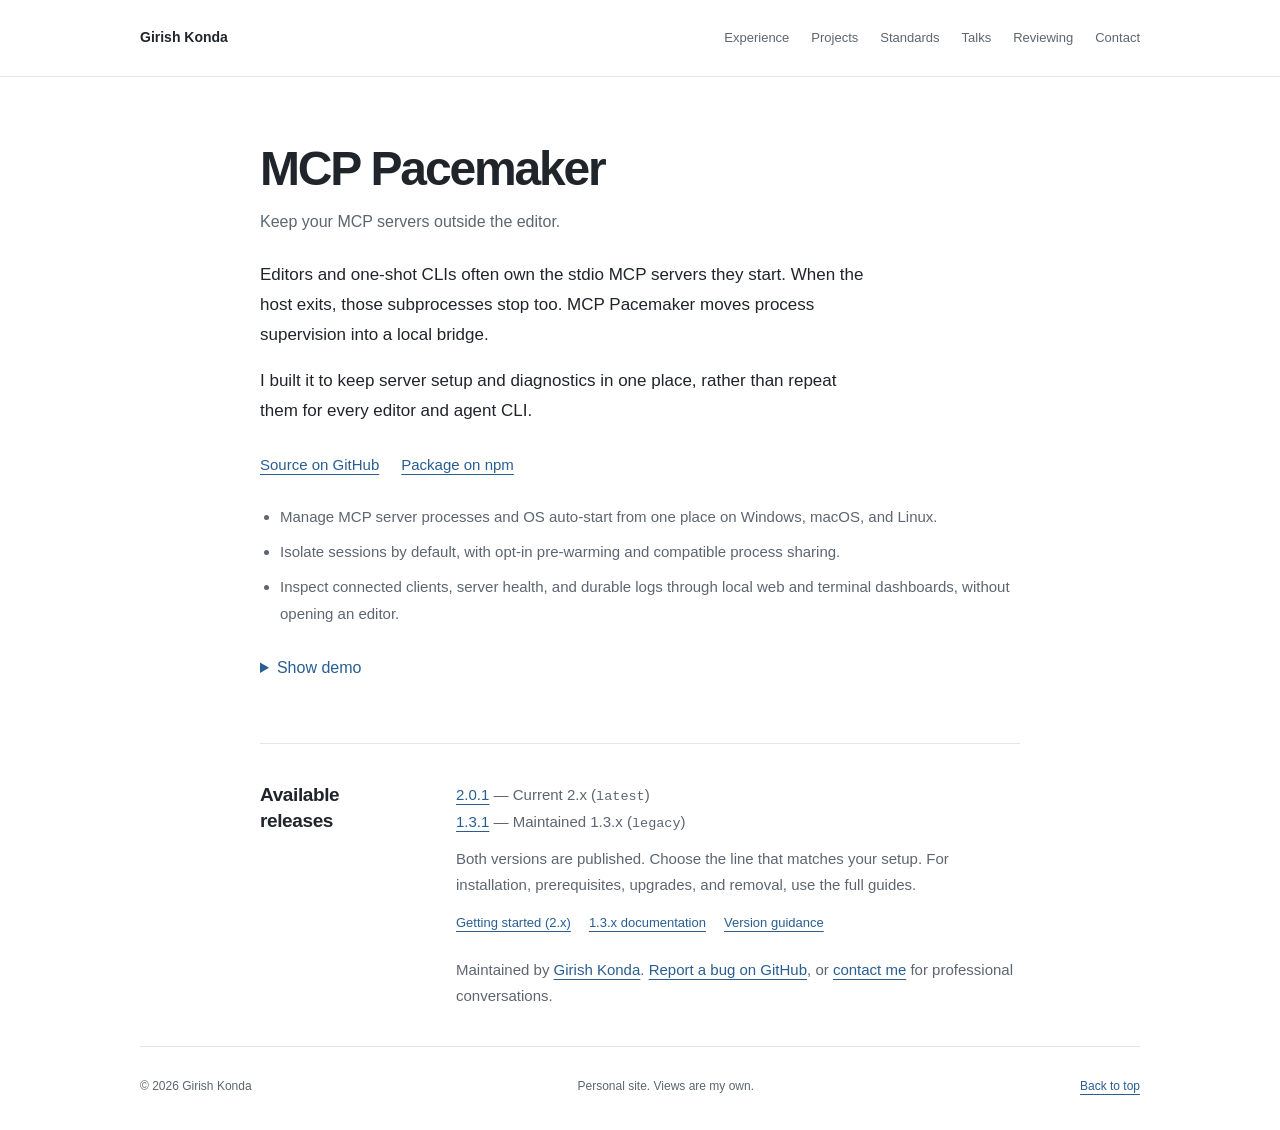
==== projects/mcp-pacemaker/index.html @ b74e6b8c "Add Pacemaker overview and SREday slides" ====
<!doctype html>
<html lang="en">
  <head>
    <meta charset="utf-8">
    <meta name="viewport" content="width=device-width, initial-scale=1">
    <meta name="color-scheme" content="light">
    <meta name="theme-color" content="#ffffff">
    <title>MCP Pacemaker | Girish Konda</title>
    <meta name="description" content="MCP Pacemaker manages local MCP server processes outside your editor or CLI. See the demo, current 2.0.1 and maintained 1.3.1 releases, and full documentation.">
    <meta name="author" content="Girish Konda">
    <link rel="canonical" href="https://girishkonda.com/projects/mcp-pacemaker/">
    <link rel="icon" href="/favicon.svg" type="image/svg+xml">
    <link rel="stylesheet" href="/styles.css">
    <meta property="og:type" content="website">
    <meta property="og:title" content="MCP Pacemaker | Girish Konda">
    <meta property="og:description" content="Local process supervision for MCP servers. A short overview, a 2.0.1 demo, and links to the current 2.x and maintained 1.3.x releases.">
    <meta property="og:url" content="https://girishkonda.com/projects/mcp-pacemaker/">
    <meta property="og:site_name" content="Girish Konda">
    <meta name="twitter:card" content="summary">
  </head>
  <body class="project-page" id="top">
    <a class="skip-link" href="#main">Skip to content</a>

    <header class="site-header">
      <div class="page-shell header-inner">
        <a class="brand" href="/#about">Girish Konda</a>
        <nav class="site-nav" aria-label="Main navigation">
          <a href="/#experience">Experience</a>
          <a href="/#work">Projects</a>
          <a href="/#standards">Standards</a>
          <a href="/#talks">Talks</a>
          <a href="/#service">Reviewing</a>
          <a href="/#contact">Contact</a>
        </nav>
      </div>
    </header>

    <main class="page-shell" id="main">
      <section class="intro" aria-labelledby="page-title">
        <div class="intro-copy">
          <h1 id="page-title">MCP Pacemaker</h1>
          <p class="intro-role">Keep your MCP servers outside the editor.</p>
          <p>
            Editors and one-shot CLIs often own the stdio MCP servers they
            start. When the host exits, those subprocesses stop too.
            MCP Pacemaker moves process supervision into a local bridge.
          </p>
          <p>
            I built it to keep server setup and diagnostics in one place,
            rather than repeat them for every editor and agent CLI.
          </p>
          <p class="intro-links">
            <a href="https://github.com/girishkvs/mcp-pacemaker">Source on GitHub</a>
            <a href="https://www.npmjs.com/package/mcp-pacemaker">Package on npm</a>
          </p>
          <ul class="detail-list" id="benefits">
            <li>Manage MCP server processes and OS auto-start from one place on Windows, macOS, and Linux.</li>
            <li>Isolate sessions by default, with opt-in pre-warming and compatible process sharing.</li>
            <li>Inspect connected clients, server health, and durable logs through local web and terminal dashboards, without opening an editor.</li>
          </ul>
          <details class="demo-recording">
            <summary>Show demo</summary>
            <figure>
              <img src="./demo.gif" width="1120" height="480" loading="lazy" alt="Clock-tool recording: two isolated launches, one shared launch, none added on reconnect.">
              <figcaption>
                Recorded with 2.0.1 on Windows: two isolated launches, one
                shared, none added on reconnect. The clock-tool clients use
                identical initialization and empty capabilities; this is not
                a speed or cross-editor compatibility test.
              </figcaption>
            </figure>
          </details>
        </div>
      </section>

      <section class="profile-section" id="releases" aria-labelledby="releases-title">
        <div class="section-label">
          <h2 id="releases-title">Available releases</h2>
        </div>
        <div class="section-content">
          <article class="record">
            <p>
              <a href="https://www.npmjs.com/package/mcp-pacemaker/v/2.0.1">2.0.1</a> &mdash; Current 2.x (<code>latest</code>)<br>
              <a href="https://www.npmjs.com/package/mcp-pacemaker/v/1.3.1">1.3.1</a> &mdash; Maintained 1.3.x (<code>legacy</code>)
            </p>
            <p>
              Both versions are published. Choose the line that matches your
              setup. For installation, prerequisites, upgrades, and removal,
              use the full guides.
            </p>
            <p class="record-links">
              <a href="https://github.com/girishkvs/mcp-pacemaker#quick-start">Getting started (2.x)</a>
              <a href="https://github.com/girishkvs/mcp-pacemaker/blob/v1.3.1/README.md">1.3.x documentation</a>
              <a href="https://github.com/girishkvs/mcp-pacemaker#version-compatibility">Version guidance</a>
            </p>
            <p>
              Maintained by <a href="/#about">Girish Konda</a>.
              <a href="https://github.com/girishkvs/mcp-pacemaker/issues">Report a bug on GitHub</a>,
              or <a href="/#contact">contact me</a> for professional conversations.
            </p>
          </article>
        </div>
      </section>
    </main>

    <footer class="site-footer page-shell">
      <span>&copy; 2026 Girish Konda</span>
      <p>Personal site. Views are my own.</p>
      <a href="#top">Back to top</a>
    </footer>
    <script
      type="module"
      src="https://static.cloudflareinsights.com/beacon.min.js"
      data-cf-beacon='{"token": "c5b5879d4c044da8b5dd882e88ac175a"}'
    ></script>
  </body>
</html>
---- styles.css ----
:root {
  --paper: #ffffff;
  --ink: #20252b;
  --muted: #5d6670;
  --line: #e2e6e9;
  --accent: #285e91;
  --mono: "Cascadia Code", "SFMono-Regular", Consolas, monospace;
}

* { box-sizing: border-box; }

html {
  scroll-behavior: smooth;
  scroll-padding-top: 24px;
}

body {
  margin: 0;
  background: var(--paper);
  color: var(--ink);
  font-family: "Segoe UI", -apple-system, BlinkMacSystemFont, Arial, sans-serif;
  font-size: 16px;
  line-height: 1.65;
  -webkit-font-smoothing: antialiased;
}

::selection { background: #dcecf8; color: #20252b; }

a {
  color: var(--accent);
  text-decoration-thickness: 1px;
  text-underline-offset: 4px;
}

a:hover { color: #173e63; }

a:focus-visible {
  outline: 3px solid #285e91;
  outline-offset: 5px;
  border-radius: 3px;
}

h1, h2, h3, h4, p { margin-top: 0; }

h1, h2, h3 {
  line-height: 1.35;
  letter-spacing: -0.025em;
  font-weight: 650;
}

.page-shell {
  width: min(1000px, calc(100% - 80px));
  margin-inline: auto;
}

.skip-link {
  position: fixed;
  top: 12px;
  left: 12px;
  z-index: 10;
  padding: 12px 20px;
  transform: translateY(-160%);
  background: var(--ink);
  color: white;
}

.skip-link:focus { transform: translateY(0); }

.site-header {
  border-bottom: 1px solid var(--line);
}

.header-inner {
  display: flex;
  align-items: center;
  justify-content: space-between;
  min-height: 76px;
  gap: 24px;
}

.brand {
  display: inline-flex;
  align-items: center;
  min-height: 44px;
  color: var(--ink);
  font-size: 14px;
  font-weight: 650;
  text-decoration: none;
  white-space: nowrap;
}

.site-nav {
  display: flex;
  align-items: center;
  flex-wrap: wrap;
  gap: 4px 22px;
  font-size: 13px;
}

.site-nav a {
  display: inline-flex;
  align-items: center;
  min-height: 44px;
  color: var(--muted);
  text-decoration: none;
}

.site-nav a:hover { color: var(--accent); }

.intro {
  display: grid;
  grid-template-columns: minmax(0, 1fr) 190px;
  align-items: start;
  gap: 64px;
  padding-block: 64px 52px;
}

h1 {
  margin-bottom: 12px;
  font-size: clamp(36px, 4.2vw, 48px);
  letter-spacing: -0.045em;
  line-height: 1.15;
}

.intro-copy > p {
  max-width: 64ch;
  margin-bottom: 17px;
  font-size: 17px;
  line-height: 1.75;
}

.intro-copy .intro-role {
  margin-bottom: 24px;
  color: var(--muted);
  font-size: 16px;
}

.intro-copy > p:last-child { margin-bottom: 0; }

.profile-details {
  padding-top: 13px;
  font-size: 14px;
}

.profile-details dl { margin: 0; }
.profile-details dl > div + div { margin-top: 20px; }
.profile-details dt { margin-bottom: 4px; color: var(--muted); font-size: 12px; }
.profile-details dd { margin: 0; }
.profile-links { display: flex; flex-direction: column; align-items: flex-start; gap: 2px; }
.profile-links a { display: inline-flex; align-items: center; min-height: 32px; }

.profile-section {
  display: grid;
  grid-template-columns: 150px minmax(0, 1fr);
  gap: 46px;
  padding-block: 38px;
  border-top: 1px solid var(--line);
}

.section-label h2 {
  margin-bottom: 10px;
  font-size: 19px;
  font-weight: 600;
  letter-spacing: -0.02em;
}

.section-label > p {
  max-width: 20ch;
  margin-bottom: 0;
  color: var(--muted);
  font-size: 13px;
  line-height: 1.65;
}

.section-content { min-width: 0; }
.section-content > p { margin-bottom: 12px; font-size: 15px; }

.record + .record {
  margin-top: 26px;
  padding-top: 26px;
  border-top: 1px solid var(--line);
}

.record h3 {
  margin-bottom: 7px;
  font-size: 17px;
  font-weight: 600;
  line-height: 1.5;
  letter-spacing: -0.01em;
}

.record > p {
  margin-bottom: 10px;
  color: var(--muted);
  font-size: 15px;
  line-height: 1.7;
}

.record > :last-child { margin-bottom: 0; }

.record-heading {
  display: flex;
  align-items: baseline;
  justify-content: space-between;
  flex-wrap: wrap;
  gap: 4px 20px;
  margin-bottom: 4px;
}

.record-heading h3 { margin-bottom: 0; }

.record-period,
.record-meta {
  margin-bottom: 0;
  color: var(--muted);
  font-size: 12px;
  line-height: 1.65;
}

.record-period { white-space: nowrap; }
.project-record h3 a { text-decoration: none; }
.project-record h3 a:hover { text-decoration: underline; }

.position-heading {
  display: flex;
  align-items: baseline;
  justify-content: space-between;
  flex-wrap: wrap;
  gap: 4px 20px;
  margin: 10px 0 12px;
}

.position-heading h4 {
  margin: 0;
  font-size: 15px;
  font-weight: 600;
  line-height: 1.5;
  letter-spacing: 0;
}

.employment-position + .employment-position {
  margin-top: 24px;
  padding-top: 18px;
  border-top: 1px solid var(--line);
}

.position-summary {
  margin-bottom: 14px;
  color: var(--ink);
  font-size: 15px;
  line-height: 1.7;
}

code { font-family: var(--mono); font-size: 0.9em; }

.detail-list {
  display: grid;
  gap: 9px;
  margin: 14px 0 0;
  padding-left: 20px;
  color: var(--muted);
  font-size: 14px;
  line-height: 1.75;
}

.detail-list strong { color: var(--ink); font-weight: 500; }
.record > .detail-list + p { margin-top: 16px; }

.project-featured {
  padding-left: 22px;
  border-left: 3px solid var(--accent);
}

.project-featured .project-kicker {
  margin-bottom: 9px;
  color: var(--accent);
  font-size: 11px;
  font-weight: 600;
  letter-spacing: 0.06em;
  text-transform: uppercase;
}

.project-featured h3 { font-size: 26px; }
.project-featured .project-lead { color: var(--ink); font-size: 17px; line-height: 1.65; }
.project-featured .project-featured-links a { font-size: 14px; font-weight: 600; }

.record .record-links {
  display: flex;
  flex-wrap: wrap;
  align-items: center;
  gap: 3px 18px;
  margin-top: 10px;
  margin-bottom: 0;
}

.record-links a {
  display: inline-flex;
  align-items: center;
  min-height: 32px;
  max-width: 100%;
  font-size: 13px;
}

.link-label { color: var(--muted); font-size: 12px; }

.event-list {
  display: grid;
  gap: 3px;
  margin: 14px 0 0;
  padding: 0;
  list-style: none;
}

.event-list li {
  display: grid;
  grid-template-columns: 105px minmax(0, 1fr);
  align-items: baseline;
  gap: 8px 16px;
}

.event-list time { color: var(--muted); font-size: 12px; }
.event-list a { display: inline-flex; align-items: center; min-height: 32px; font-size: 14px; }
.event-links { display: flex; flex-wrap: wrap; align-items: baseline; gap: 0 16px; }

.contact-section { padding-bottom: 30px; }
.contact-links { display: grid; gap: 16px; margin: 0; }
.contact-group { display: grid; gap: 4px; }
.contact-links dt { color: var(--muted); font-size: 12px; }
.contact-links dd { display: flex; flex-direction: column; align-items: flex-start; margin: 0; }
.contact-links a { display: inline-flex; align-items: center; min-height: 44px; font-size: 14px; }

.site-footer {
  display: flex;
  align-items: center;
  justify-content: space-between;
  flex-wrap: wrap;
  gap: 8px 24px;
  padding-block: 24px 30px;
  border-top: 1px solid var(--line);
  color: var(--muted);
  font-size: 12px;
}

.site-footer p { margin: 0; }
.site-footer a { display: inline-flex; align-items: center; min-height: 32px; }

.project-page main { max-width: 760px; }
.project-page .intro { display: block; }

.project-page .intro-links {
  display: flex;
  flex-wrap: wrap;
  gap: 4px 22px;
}

.project-page .intro-links a {
  display: inline-flex;
  align-items: center;
  min-height: 44px;
  font-size: 15px;
}

.project-page .detail-list { font-size: 15px; }
.project-page .record-links + p { margin-top: 18px; }

.project-page summary:focus-visible {
  outline: 3px solid var(--accent);
  outline-offset: 4px;
}

.project-page .demo-recording { margin-top: 18px; }
.project-page .demo-recording summary { padding-block: 10px; color: var(--accent); cursor: pointer; }
.project-page .demo-recording figure { margin: 12px 0 0; }
.project-page .demo-recording img { display: block; width: 100%; height: auto; border: 1px solid var(--line); }
.project-page .demo-recording figcaption { margin-top: 10px; color: var(--muted); font-size: 13px; }

@media (max-width: 900px) {
  .page-shell { width: calc(100% - 64px); }
  .intro { grid-template-columns: minmax(0, 1fr) 160px; gap: 36px; }
  .profile-section { grid-template-columns: 135px minmax(0, 1fr); gap: 30px; }
  .site-nav { column-gap: 18px; }
}

@media (max-width: 700px) {
  .header-inner { flex-direction: column; align-items: flex-start; gap: 0; padding-block: 10px 6px; }
  .site-nav { width: 100%; column-gap: 24px; }
  .intro { grid-template-columns: 1fr; gap: 22px; padding-block: 42px; }
  .intro-copy > p { font-size: 16px; }
  .profile-details { padding-top: 0; }
  .profile-details dl { display: flex; flex-wrap: wrap; gap: 14px 32px; }
  .profile-details dl > div + div { margin-top: 0; }
  .profile-section { grid-template-columns: 1fr; gap: 22px; padding-block: 30px; }
  .section-label h2 { margin-bottom: 5px; font-size: 21px; }
  .section-label > p { max-width: none; }
  .record + .record { margin-top: 23px; padding-top: 23px; }
}

@media (max-width: 440px) {
  .page-shell { width: calc(100% - 40px); }
  .site-nav { column-gap: 18px; font-size: 12px; }
  .intro { padding-block: 32px; }
  h1 { font-size: 36px; }
  .intro-copy .intro-role { font-size: 14px; line-height: 1.7; }
  .profile-details dl { gap: 14px 26px; }
  .record-heading { gap: 3px 16px; }
  .record-heading h3 { flex-basis: 100%; }
  .position-heading { gap: 3px 16px; }
  .position-heading h4 { flex-basis: 100%; }
  .position-summary { font-size: 14px; }
  .record > p { font-size: 14px; }
  .project-featured { padding-left: 16px; }
  .project-featured h3 { font-size: 23px; }
  .project-featured .project-lead { font-size: 16px; }
  .event-list li { grid-template-columns: 92px minmax(0, 1fr); gap: 8px 12px; }
  .event-list a { font-size: 13px; }
  .site-footer { gap: 5px 18px; }
}

@media (prefers-reduced-motion: reduce) {
  html { scroll-behavior: auto; }
}
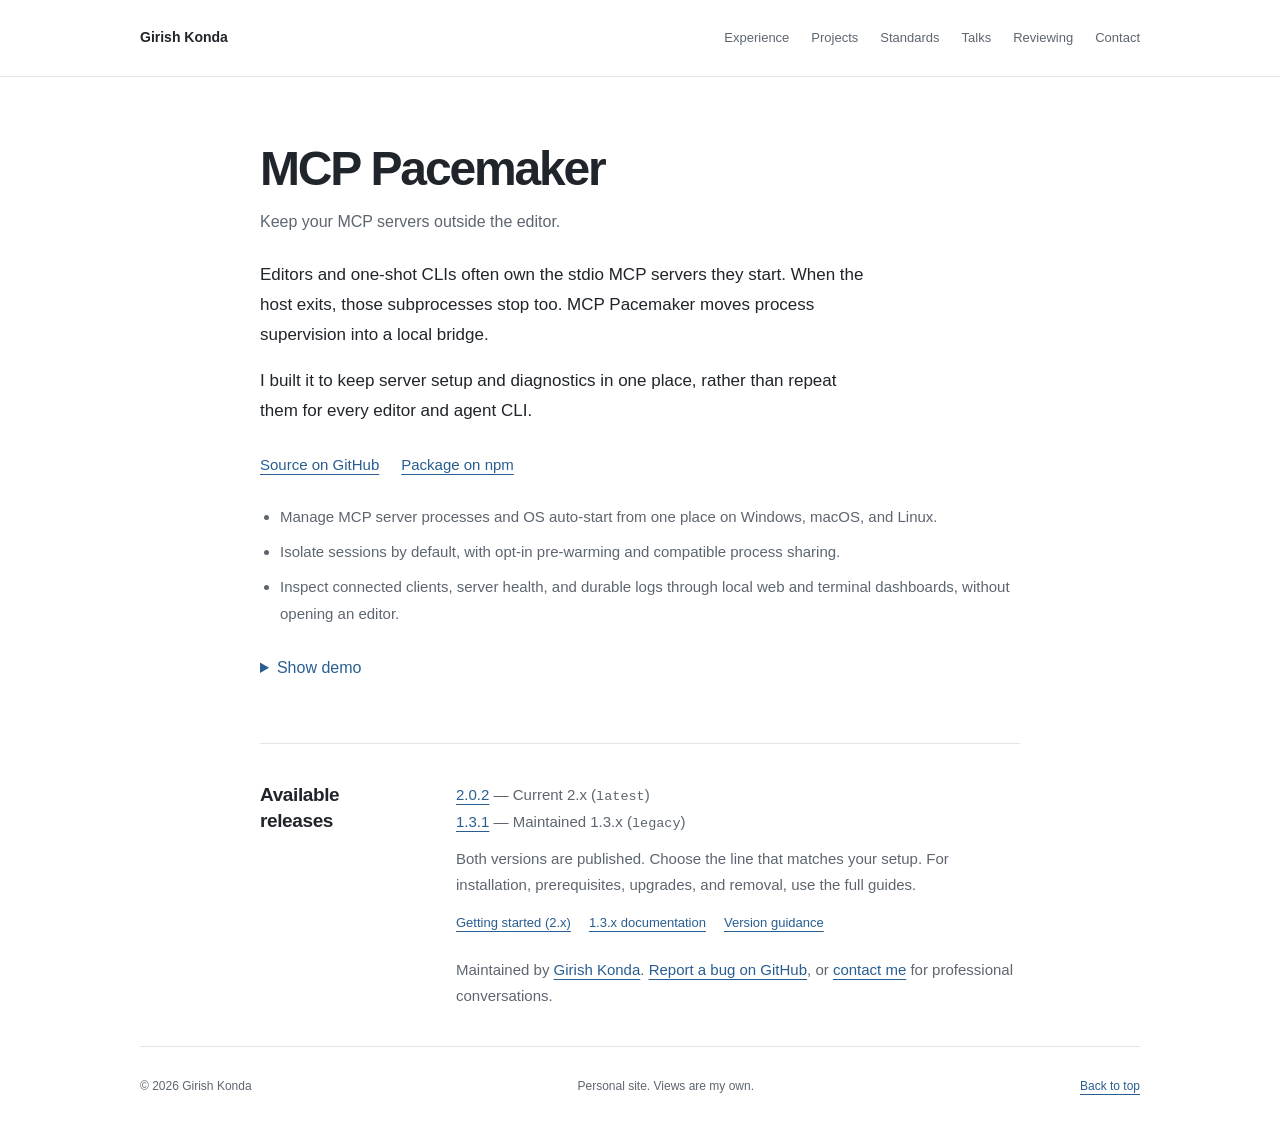
==== commit 07557569: "Update Pacemaker current release to 2.0.2" ====
--- a/projects/mcp-pacemaker/index.html
+++ b/projects/mcp-pacemaker/index.html
@@ -6,7 +6,7 @@
     <meta name="color-scheme" content="light">
     <meta name="theme-color" content="#ffffff">
     <title>MCP Pacemaker | Girish Konda</title>
-    <meta name="description" content="MCP Pacemaker manages local MCP server processes outside your editor or CLI. See the demo, current 2.0.1 and maintained 1.3.1 releases, and full documentation.">
+    <meta name="description" content="MCP Pacemaker manages local MCP server processes outside your editor or CLI. See the demo, current 2.0.2 and maintained 1.3.1 releases, and full documentation.">
     <meta name="author" content="Girish Konda">
     <link rel="canonical" href="https://girishkonda.com/projects/mcp-pacemaker/">
     <link rel="icon" href="/favicon.svg" type="image/svg+xml">
@@ -80,7 +80,7 @@
         <div class="section-content">
           <article class="record">
             <p>
-              <a href="https://www.npmjs.com/package/mcp-pacemaker/v/2.0.1">2.0.1</a> &mdash; Current 2.x (<code>latest</code>)<br>
+              <a href="https://www.npmjs.com/package/mcp-pacemaker/v/2.0.2">2.0.2</a> &mdash; Current 2.x (<code>latest</code>)<br>
               <a href="https://www.npmjs.com/package/mcp-pacemaker/v/1.3.1">1.3.1</a> &mdash; Maintained 1.3.x (<code>legacy</code>)
             </p>
             <p>
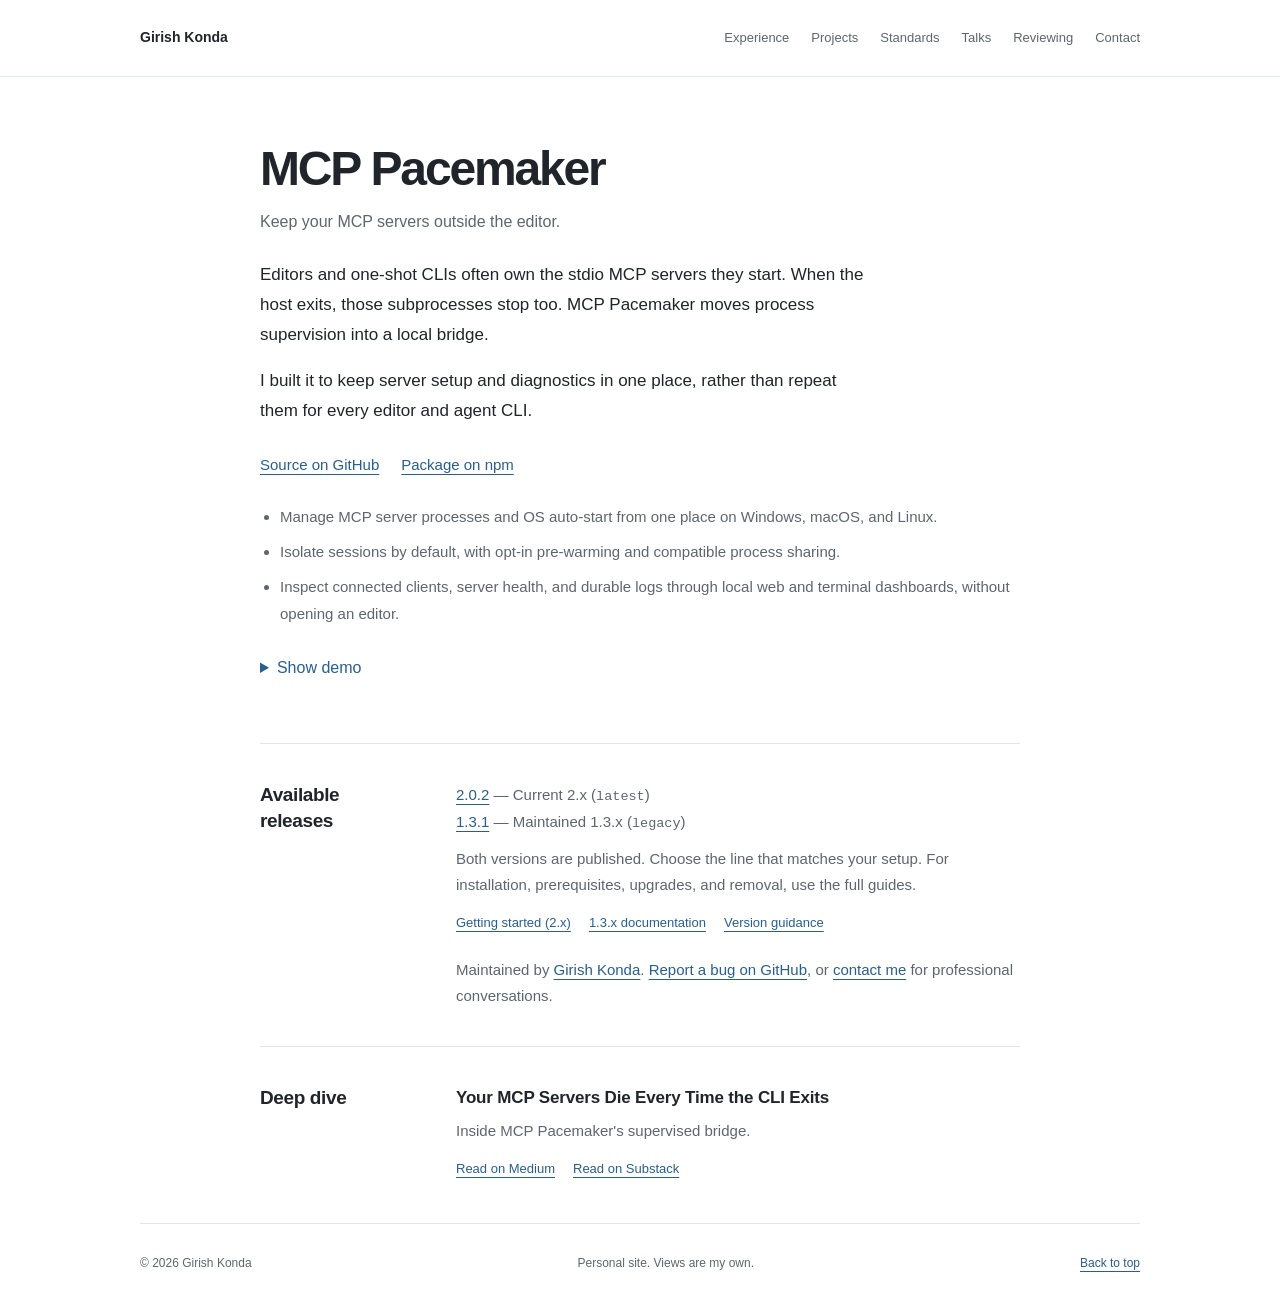
==== commit a6adac20: "Add Pacemaker deep-dive article links" ====
--- a/projects/mcp-pacemaker/index.html
+++ b/projects/mcp-pacemaker/index.html
@@ -101,6 +101,22 @@
           </article>
         </div>
       </section>
+
+      <section class="profile-section" id="deep-dive" aria-labelledby="deep-dive-title">
+        <div class="section-label">
+          <h2 id="deep-dive-title">Deep dive</h2>
+        </div>
+        <div class="section-content">
+          <article class="record">
+            <h3>Your MCP Servers Die Every Time the CLI Exits</h3>
+            <p>Inside MCP Pacemaker's supervised bridge.</p>
+            <p class="record-links">
+              <a href="https://medium.com/@girish.sai1/your-mcp-servers-die-every-time-the-cli-exits-af91aa63244e">Read on Medium</a>
+              <a href="https://girishkonda.substack.com/p/your-mcp-servers-die-every-time-the">Read on Substack</a>
+            </p>
+          </article>
+        </div>
+      </section>
     </main>
 
     <footer class="site-footer page-shell">
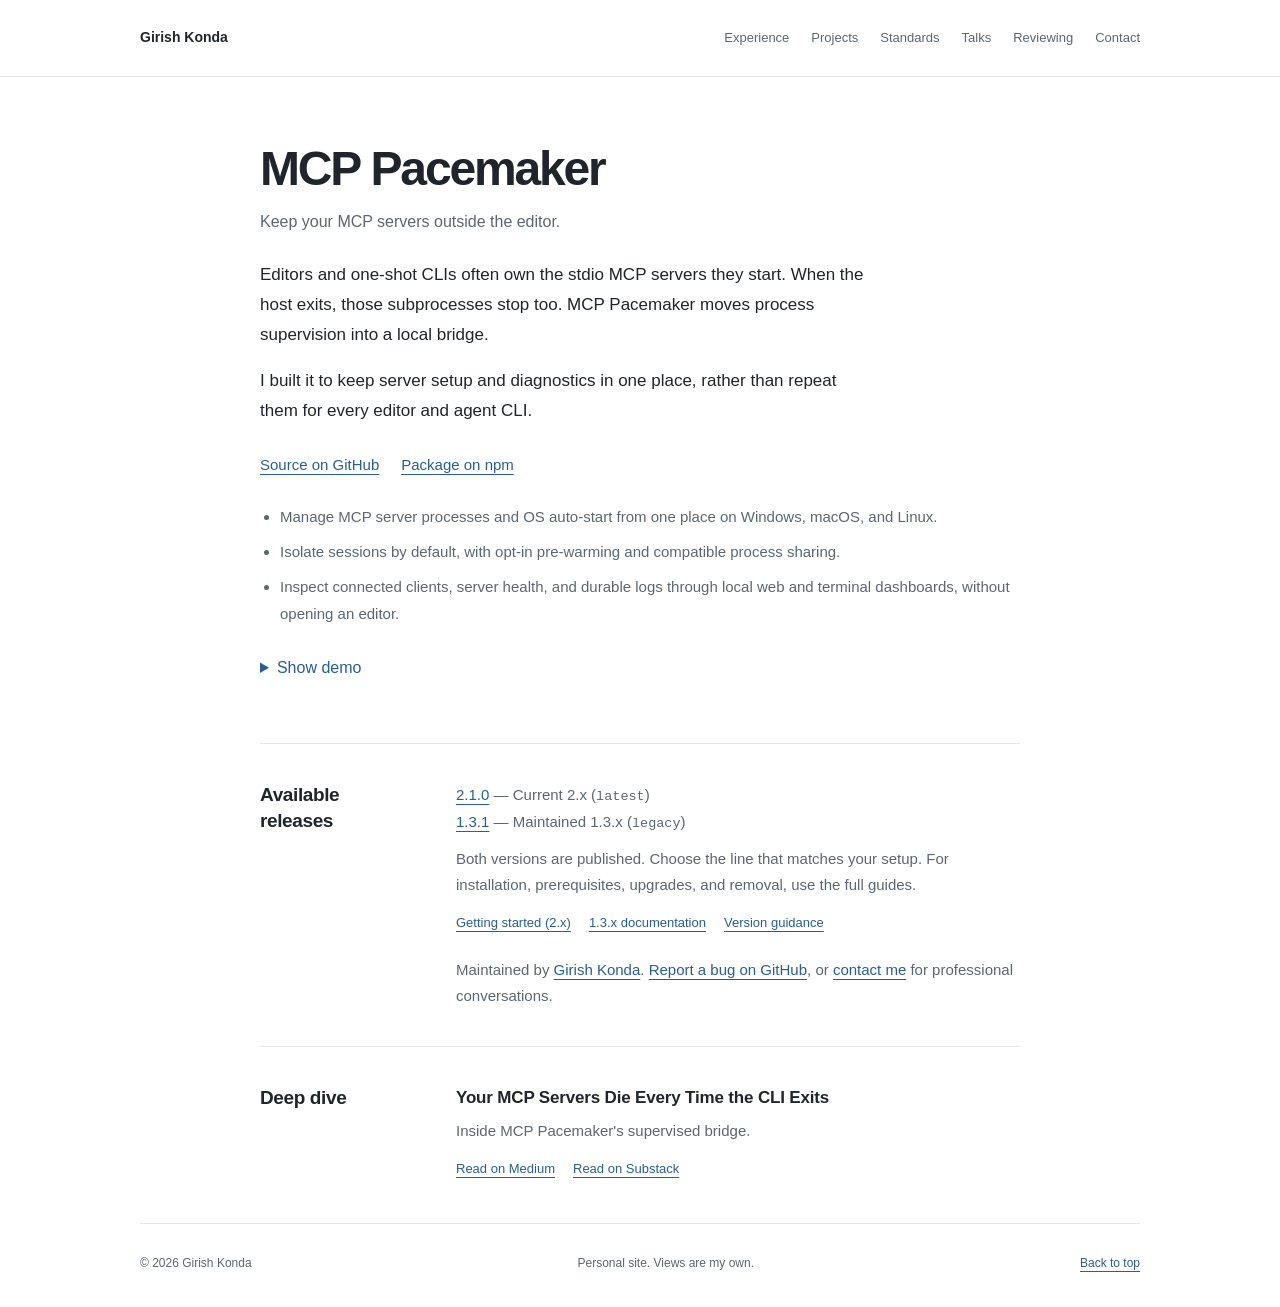
==== commit 6d827a91: "Update Pacemaker current release to 2.1.0 and demo" ====
--- a/projects/mcp-pacemaker/index.html
+++ b/projects/mcp-pacemaker/index.html
@@ -6,14 +6,14 @@
     <meta name="color-scheme" content="light">
     <meta name="theme-color" content="#ffffff">
     <title>MCP Pacemaker | Girish Konda</title>
-    <meta name="description" content="MCP Pacemaker manages local MCP server processes outside your editor or CLI. See the demo, current 2.0.2 and maintained 1.3.1 releases, and full documentation.">
+    <meta name="description" content="MCP Pacemaker manages local MCP server processes outside your editor or CLI. See the demo, current 2.1.0 and maintained 1.3.1 releases, and full documentation.">
     <meta name="author" content="Girish Konda">
     <link rel="canonical" href="https://girishkonda.com/projects/mcp-pacemaker/">
     <link rel="icon" href="/favicon.svg" type="image/svg+xml">
     <link rel="stylesheet" href="/styles.css">
     <meta property="og:type" content="website">
     <meta property="og:title" content="MCP Pacemaker | Girish Konda">
-    <meta property="og:description" content="Local process supervision for MCP servers. A short overview, a 2.0.1 demo, and links to the current 2.x and maintained 1.3.x releases.">
+    <meta property="og:description" content="Local process supervision for MCP servers. A short overview, a 2.1.0 demo, and links to the current 2.x and maintained 1.3.x releases.">
     <meta property="og:url" content="https://girishkonda.com/projects/mcp-pacemaker/">
     <meta property="og:site_name" content="Girish Konda">
     <meta name="twitter:card" content="summary">
@@ -61,9 +61,9 @@
           <details class="demo-recording">
             <summary>Show demo</summary>
             <figure>
-              <img src="./demo.gif" width="1120" height="480" loading="lazy" alt="Clock-tool recording: two isolated launches, one shared launch, none added on reconnect.">
+              <img src="./demo-2.1.0.gif" width="1120" height="480" loading="lazy" alt="Clock-tool recording: two isolated launches, one shared launch, none added on reconnect.">
               <figcaption>
-                Recorded with 2.0.1 on Windows: two isolated launches, one
+                Recorded with 2.1.0 on Windows: two isolated launches, one
                 shared, none added on reconnect. The clock-tool clients use
                 identical initialization and empty capabilities; this is not
                 a speed or cross-editor compatibility test.
@@ -80,7 +80,7 @@
         <div class="section-content">
           <article class="record">
             <p>
-              <a href="https://www.npmjs.com/package/mcp-pacemaker/v/2.0.2">2.0.2</a> &mdash; Current 2.x (<code>latest</code>)<br>
+              <a href="https://www.npmjs.com/package/mcp-pacemaker/v/2.1.0">2.1.0</a> &mdash; Current 2.x (<code>latest</code>)<br>
               <a href="https://www.npmjs.com/package/mcp-pacemaker/v/1.3.1">1.3.1</a> &mdash; Maintained 1.3.x (<code>legacy</code>)
             </p>
             <p>
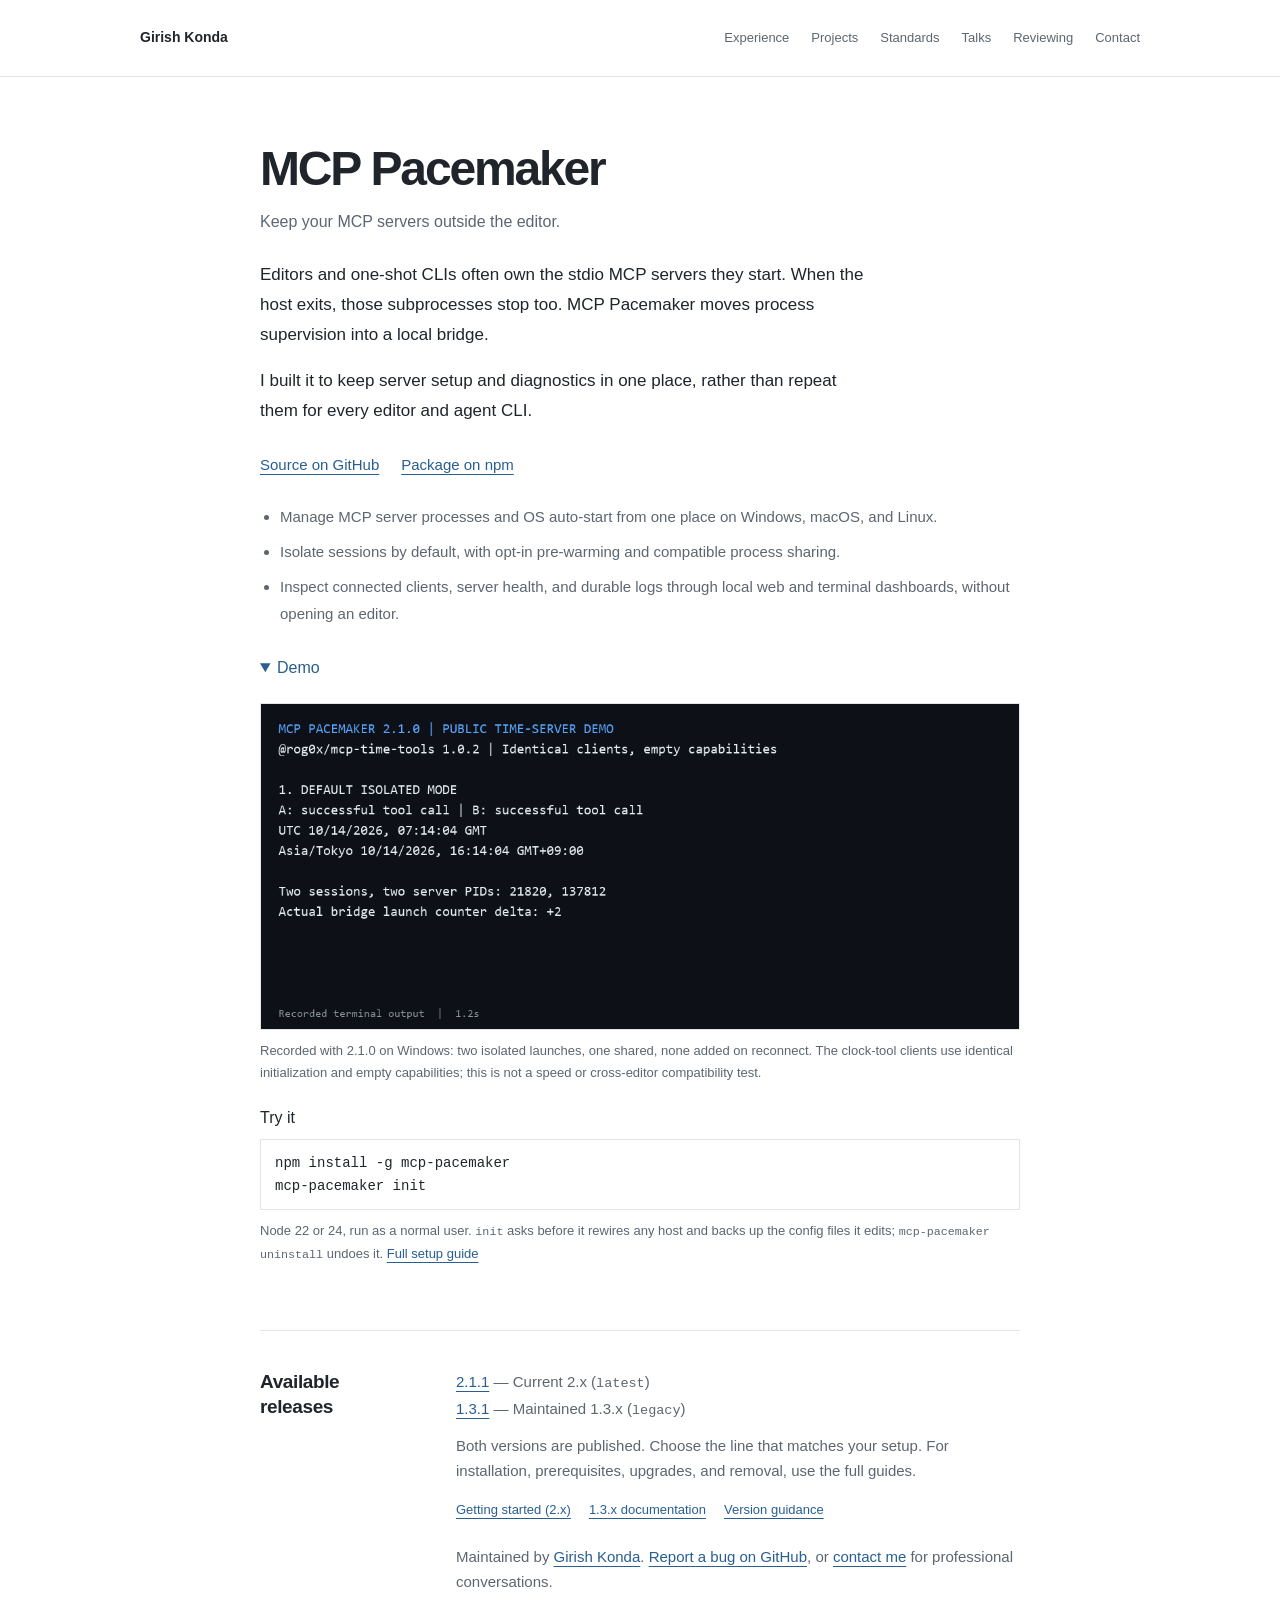
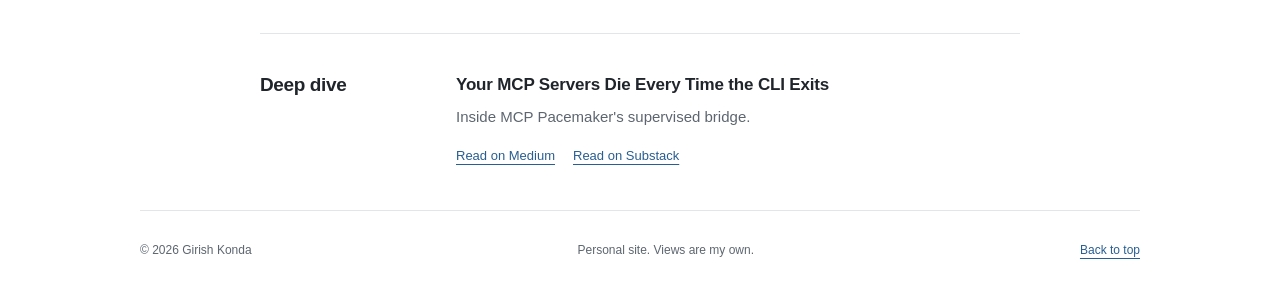
==== commit cc153903: "Show the Pacemaker demo by default, add install steps and list 2.1.1" ====
--- a/projects/mcp-pacemaker/index.html
+++ b/projects/mcp-pacemaker/index.html
@@ -6,7 +6,7 @@
     <meta name="color-scheme" content="light">
     <meta name="theme-color" content="#ffffff">
     <title>MCP Pacemaker | Girish Konda</title>
-    <meta name="description" content="MCP Pacemaker manages local MCP server processes outside your editor or CLI. See the demo, current 2.1.0 and maintained 1.3.1 releases, and full documentation.">
+    <meta name="description" content="MCP Pacemaker manages local MCP server processes outside your editor or CLI. See the demo, current 2.1.1 and maintained 1.3.1 releases, and full documentation.">
     <meta name="author" content="Girish Konda">
     <link rel="canonical" href="https://girishkonda.com/projects/mcp-pacemaker/">
     <link rel="icon" href="/favicon.svg" type="image/svg+xml">
@@ -58,8 +58,8 @@
             <li>Isolate sessions by default, with opt-in pre-warming and compatible process sharing.</li>
             <li>Inspect connected clients, server health, and durable logs through local web and terminal dashboards, without opening an editor.</li>
           </ul>
-          <details class="demo-recording">
-            <summary>Show demo</summary>
+          <details class="demo-recording" open>
+            <summary>Demo</summary>
             <figure>
               <img src="./demo-2.1.0.gif" width="1120" height="480" loading="lazy" alt="Clock-tool recording: two isolated launches, one shared launch, none added on reconnect.">
               <figcaption>
@@ -70,6 +70,17 @@
               </figcaption>
             </figure>
           </details>
+          <div class="try-it">
+            <p class="try-it-label">Try it</p>
+            <pre><code>npm install -g mcp-pacemaker
+mcp-pacemaker init</code></pre>
+            <p>
+              Node 22 or 24, run as a normal user. <code>init</code> asks before
+              it rewires any host and backs up the config files it edits;
+              <code>mcp-pacemaker uninstall</code> undoes it.
+              <a href="https://github.com/girishkvs/mcp-pacemaker#quick-start">Full setup guide</a>
+            </p>
+          </div>
         </div>
       </section>
 
@@ -80,7 +91,7 @@
         <div class="section-content">
           <article class="record">
             <p>
-              <a href="https://www.npmjs.com/package/mcp-pacemaker/v/2.1.0">2.1.0</a> &mdash; Current 2.x (<code>latest</code>)<br>
+              <a href="https://www.npmjs.com/package/mcp-pacemaker/v/2.1.1">2.1.1</a> &mdash; Current 2.x (<code>latest</code>)<br>
               <a href="https://www.npmjs.com/package/mcp-pacemaker/v/1.3.1">1.3.1</a> &mdash; Maintained 1.3.x (<code>legacy</code>)
             </p>
             <p>
@@ -91,7 +102,7 @@
             <p class="record-links">
               <a href="https://github.com/girishkvs/mcp-pacemaker#quick-start">Getting started (2.x)</a>
               <a href="https://github.com/girishkvs/mcp-pacemaker/blob/v1.3.1/README.md">1.3.x documentation</a>
-              <a href="https://github.com/girishkvs/mcp-pacemaker#version-compatibility">Version guidance</a>
+              <a href="https://github.com/girishkvs/mcp-pacemaker/blob/main/docs/compatibility.md">Version guidance</a>
             </p>
             <p>
               Maintained by <a href="/#about">Girish Konda</a>.
--- a/styles.css
+++ b/styles.css
@@ -373,6 +373,12 @@
 .project-page .demo-recording figure { margin: 12px 0 0; }
 .project-page .demo-recording img { display: block; width: 100%; height: auto; border: 1px solid var(--line); }
 .project-page .demo-recording figcaption { margin-top: 10px; color: var(--muted); font-size: 13px; }
+
+.project-page .try-it { margin-top: 22px; }
+.project-page .try-it-label { margin: 0; color: var(--ink); font-weight: 500; }
+.project-page .try-it pre { margin: 8px 0 0; padding: 12px 14px; overflow-x: auto; border: 1px solid var(--line); font-family: var(--mono); font-size: 14px; line-height: 1.6; }
+.project-page .try-it pre code { font-size: 1em; }
+.project-page .try-it p:last-child { margin-top: 10px; color: var(--muted); font-size: 13px; }
 
 @media (max-width: 900px) {
   .page-shell { width: calc(100% - 64px); }
